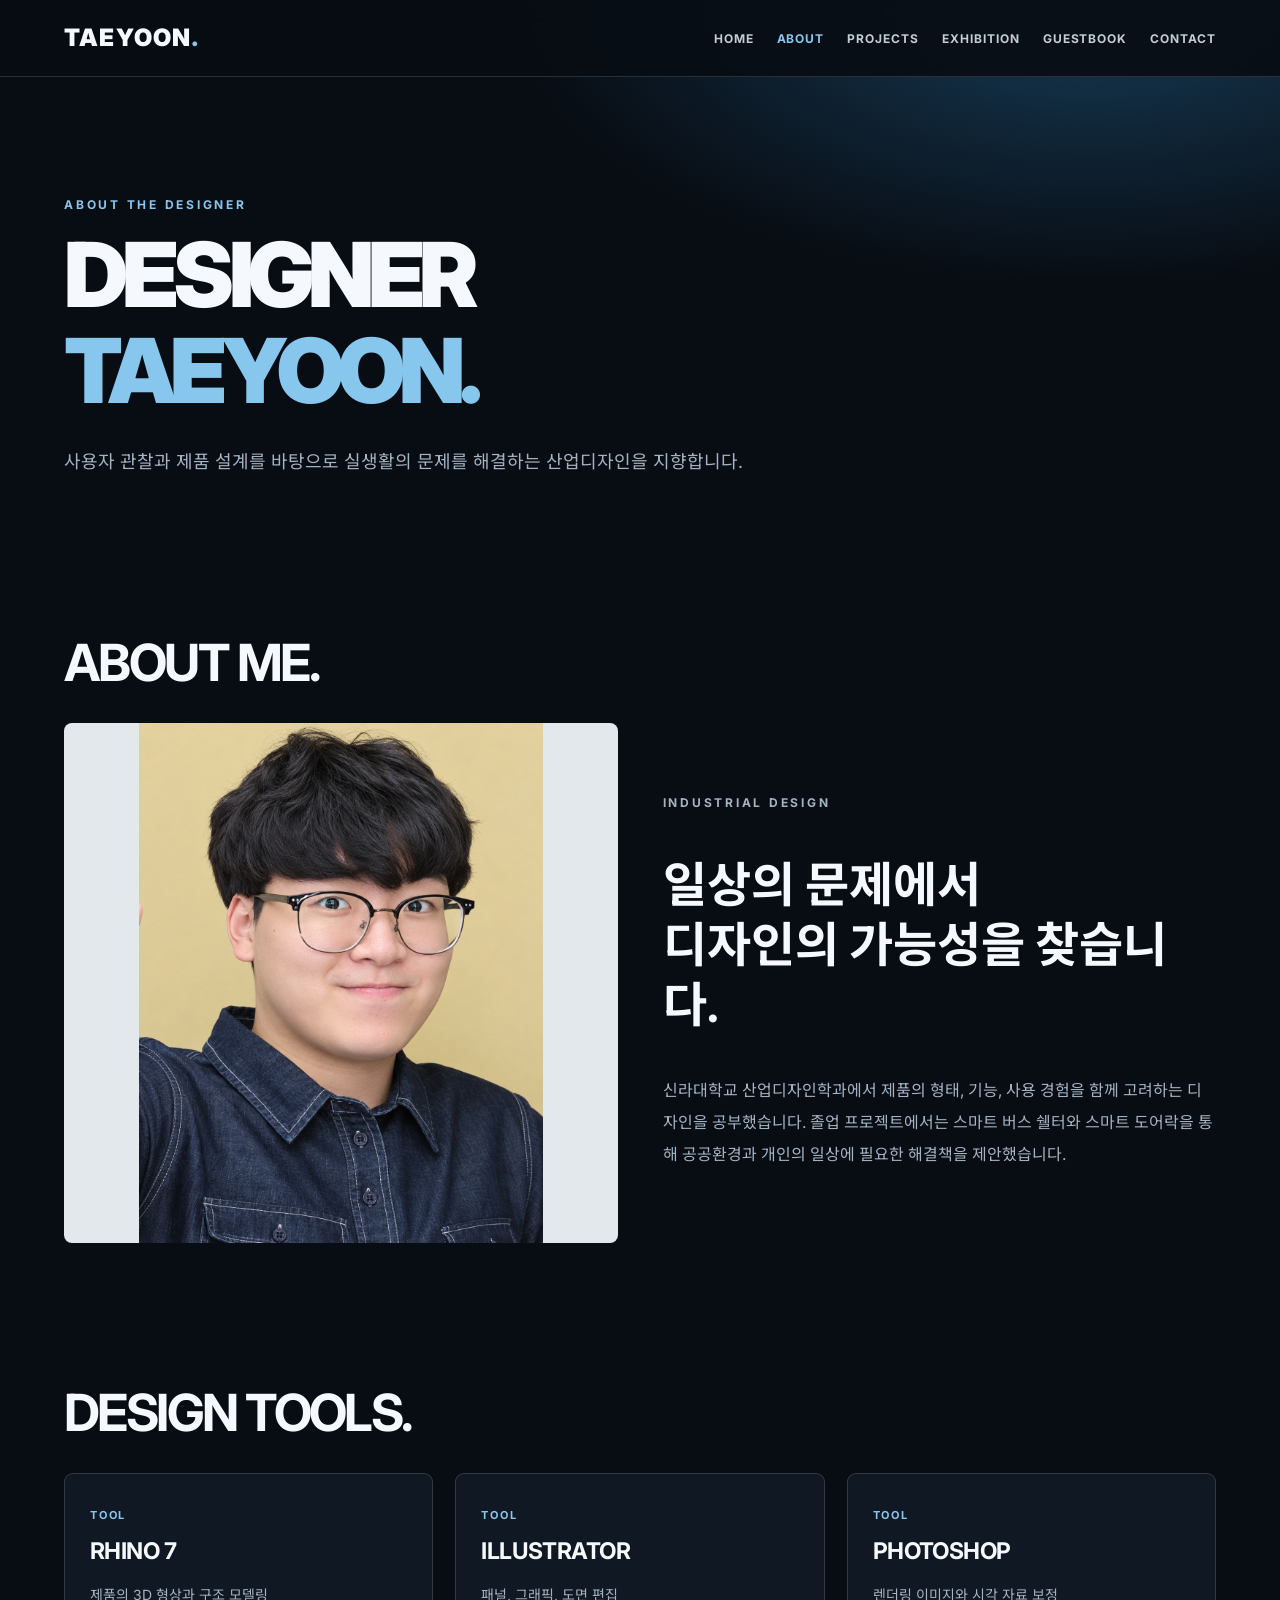
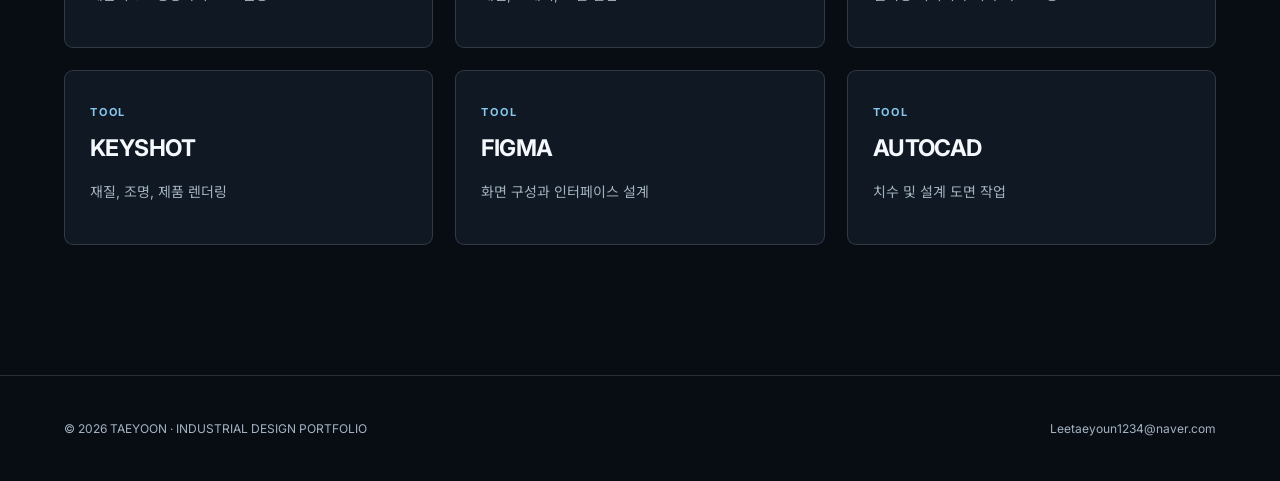
==== about.html @ 5a290714 "Add files via upload" ====
<!DOCTYPE html><html lang="ko"><head><meta charset="UTF-8"><meta name="viewport" content="width=device-width, initial-scale=1.0"><meta name="description" content="이태윤 산업디자인 포트폴리오 - ABOUT"><title>ABOUT | TAEYOON PORTFOLIO</title><link rel="stylesheet" href="style.css"><script src="script.js" defer></script></head><body><header class="site-header"><nav class="nav wrap" aria-label="주 메뉴"><a class="brand" href="index.html">TAEYOON<span>.</span></a><button class="menu-toggle" type="button" aria-expanded="false" aria-label="메뉴 열기" aria-controls="main-nav">☰ MENU</button><div class="nav-links" id="main-nav"><a href="index.html" >HOME</a><a href="about.html" aria-current=page>ABOUT</a><a href="projects.html" >PROJECTS</a><a href="exhibition.html" >EXHIBITION</a><a href="guestbook.html">GUESTBOOK</a><a href="contact.html" >CONTACT</a></div></nav></header><main><section class="hero wrap"><p class="eyebrow">ABOUT THE DESIGNER</p><h1>DESIGNER<br><em>TAEYOON.</em></h1><p class="lead">사용자 관찰과 제품 설계를 바탕으로 실생활의 문제를 해결하는 산업디자인을 지향합니다.</p></section><section class="section wrap"><div class="section-head"><h2>ABOUT ME.</h2></div><div class="feature"><img src="images/profile.png" alt="디자이너 프로필 사진"><div><p class="eyebrow">INDUSTRIAL DESIGN</p><h2>일상의 문제에서<br>디자인의 가능성을 찾습니다.</h2><p>신라대학교 산업디자인학과에서 제품의 형태, 기능, 사용 경험을 함께 고려하는 디자인을 공부했습니다. 졸업 프로젝트에서는 스마트 버스 쉘터와 스마트 도어락을 통해 공공환경과 개인의 일상에 필요한 해결책을 제안했습니다.</p></div></div></section><section class="section wrap"><div class="section-head"><h2>DESIGN TOOLS.</h2></div><div class="grid-3"><article class="card"><div class="card-body"><span class="tag">TOOL</span><h3>RHINO 7</h3><p>제품의 3D 형상과 구조 모델링</p></div></article><article class="card"><div class="card-body"><span class="tag">TOOL</span><h3>ILLUSTRATOR</h3><p>패널, 그래픽, 도면 편집</p></div></article><article class="card"><div class="card-body"><span class="tag">TOOL</span><h3>PHOTOSHOP</h3><p>렌더링 이미지와 시각 자료 보정</p></div></article><article class="card"><div class="card-body"><span class="tag">TOOL</span><h3>KEYSHOT</h3><p>재질, 조명, 제품 렌더링</p></div></article><article class="card"><div class="card-body"><span class="tag">TOOL</span><h3>FIGMA</h3><p>화면 구성과 인터페이스 설계</p></div></article><article class="card"><div class="card-body"><span class="tag">TOOL</span><h3>AUTOCAD</h3><p>치수 및 설계 도면 작업</p></div></article></div></section></main><footer class="footer"><div class="footer-inner wrap"><p>© 2026 TAEYOON · INDUSTRIAL DESIGN PORTFOLIO</p><p><a href="mailto:Leetaeyoun1234@naver.com">Leetaeyoun1234@naver.com</a></p></div></footer></body></html>
---- style.css ----
@import url('https://fonts.googleapis.com/css2?family=Inter:wght@400;500;600;700;800;900&family=Noto+Sans+KR:wght@400;500;600;700&display=swap');
:root{--bg:#080d14;--panel:#101923;--panel2:#162431;--text:#f5f8fc;--muted:#a4b3c2;--blue:#87c7ee;--line:rgba(255,255,255,.14)}*{box-sizing:border-box}html{scroll-behavior:smooth}body{margin:0;background:radial-gradient(ellipse 60% 18% at 85% 0%,#163b56 0%,transparent 75%),var(--bg);color:var(--text);font-family:Inter,'Noto Sans KR',sans-serif;line-height:1.75}a{color:inherit;text-decoration:none}img{max-width:100%;display:block}.wrap{width:min(90%,1200px);margin:auto}.site-header{position:sticky;top:0;z-index:20;background:#080d14ee;border-bottom:1px solid var(--line);backdrop-filter:blur(12px)}.nav{min-height:76px;display:flex;align-items:center;justify-content:space-between;gap:20px}.brand{font-weight:900;font-size:24px;letter-spacing:.05em}.brand span,.eyebrow,.tag,.link{color:var(--blue)}.nav-links{display:flex;align-items:center;gap:23px}.nav-links a{font-size:12px;letter-spacing:.08em;font-weight:700;color:#c3cdd8}.nav-links a:hover,.nav-links a[aria-current=page]{color:var(--blue)}.menu-toggle{display:none;background:transparent;color:white;border:1px solid var(--line);border-radius:5px;padding:8px 12px;font:inherit}.hero{padding:105px 0 65px}.eyebrow{font-size:12px;letter-spacing:.23em;font-weight:700}.hero h1{font-size:clamp(43px,7vw,92px);letter-spacing:-.065em;line-height:1.07;margin:12px 0 25px;font-weight:900}.hero h1 em{font-style:normal;color:var(--blue)}.lead{font-size:clamp(15px,1.6vw,18px);color:var(--muted);max-width:780px;line-height:2}.section{padding:70px 0}.section-head{display:flex;justify-content:space-between;gap:22px;align-items:end;margin-bottom:30px}.section-head h2{font-size:clamp(29px,4vw,52px);line-height:1.17;letter-spacing:-.05em;margin:0}.section-head p{color:var(--muted);font-size:13px}.grid-2{display:grid;grid-template-columns:repeat(2,minmax(0,1fr));gap:26px}.grid-3{display:grid;grid-template-columns:repeat(3,minmax(0,1fr));gap:22px}.card{background:var(--panel);border:1px solid var(--line);border-radius:9px;overflow:hidden}.card-body{padding:25px}.card h3{font-size:23px;letter-spacing:-.025em;line-height:1.35;margin:9px 0}.card p,.prose{color:var(--muted);font-size:14px;line-height:1.95}.card-image{aspect-ratio:16/10;object-fit:cover;width:100%;background:var(--panel2)}.card-image.contain{object-fit:contain;background:#dfe5ea}.tag{font-size:11px;letter-spacing:.16em;font-weight:700}.button{display:inline-flex;align-items:center;justify-content:center;min-height:47px;border:1px solid var(--blue);padding:0 22px;border-radius:4px;font-size:12px;font-weight:700;letter-spacing:.06em;transition:.2s}.button:hover{background:var(--blue);color:#08121c;transform:translateY(-2px)}.button.primary{background:var(--blue);color:#08121c}.actions{display:flex;flex-wrap:wrap;gap:12px;margin-top:26px}.feature{display:grid;grid-template-columns:1fr 1fr;gap:45px;align-items:center}.feature img{width:100%;border-radius:8px;max-height:520px;object-fit:contain;background:#e2e8ec}.feature h2{font-size:clamp(28px,4vw,48px);line-height:1.25}.feature p{color:var(--muted);line-height:2}.divider{height:1px;background:var(--line);margin:30px 0}.media{margin:0}.media img{width:100%;max-height:610px;object-fit:contain;background:#dce3e8;border-radius:7px}.media figcaption{padding:14px 3px 0;color:var(--muted);font-size:13px;line-height:1.85}.media strong{color:var(--text)}.placeholder{border:1px dashed #668099;border-radius:8px;background:linear-gradient(135deg,#132230,#0b121b);min-height:230px;padding:30px;display:flex;flex-direction:column;justify-content:center;gap:8px}.placeholder strong{font-size:18px}.placeholder small{color:var(--blue);overflow-wrap:anywhere}.placeholder p{color:var(--muted);font-size:13px;margin:0}.timeline{display:grid;gap:15px}.step{display:grid;grid-template-columns:80px 1fr;gap:22px;padding:23px;border:1px solid var(--line);border-radius:7px;background:var(--panel)}.step b{color:var(--blue)}.step h3{margin:0 0 8px}.step p{color:var(--muted);margin:0}.footer{border-top:1px solid var(--line);margin-top:60px}.footer-inner{display:flex;justify-content:space-between;flex-wrap:wrap;gap:15px;padding:30px 0;color:var(--muted);font-size:12px}.note{padding:20px;border-left:3px solid var(--blue);background:var(--panel);color:var(--muted);font-size:13px}.project-meta{display:flex;gap:12px;flex-wrap:wrap;margin-top:22px}.project-meta span{border:1px solid var(--line);padding:8px 14px;border-radius:40px;font-size:12px;color:var(--muted)}.contact-link{font-size:clamp(19px,3vw,33px);color:var(--blue);overflow-wrap:anywhere}.img-fallback{background:#142330;color:#b9d5e7;min-height:180px;display:flex;align-items:center;justify-content:center;text-align:center;padding:25px;font-size:13px}.footer a:hover{color:var(--blue)}@media(max-width:850px){.menu-toggle{display:block}.nav-links{display:none;position:absolute;left:0;right:0;top:76px;background:#101923;padding:20px 5%;flex-direction:column;align-items:stretch;border-bottom:1px solid var(--line)}.nav-links.open{display:flex}.grid-3{grid-template-columns:repeat(2,minmax(0,1fr))}.feature{grid-template-columns:1fr}.hero{padding:75px 0 35px}}@media(max-width:580px){.grid-2,.grid-3{grid-template-columns:1fr}.section{padding:48px 0}.section-head{display:block}.hero{padding-top:55px}.hero h1{overflow-wrap:anywhere}.card-body{padding:20px}.step{grid-template-columns:1fr;gap:8px}.feature{gap:18px}.footer-inner{display:block}.footer-inner p{margin:6px 0}}@media(prefers-reduced-motion:reduce){html{scroll-behavior:auto}*{transition:none!important}}
/* Guestbook integration */
.guest-cta{display:flex;align-items:center;justify-content:space-between;gap:25px;padding:32px;background:linear-gradient(115deg,#132434,#101923);border:1px solid var(--line);border-radius:10px}.guest-cta h2{font-size:clamp(23px,3vw,36px);margin:6px 0}.guest-cta p{color:var(--muted);max-width:600px}.guest-cta .button{flex-shrink:0}.guest-layout{display:grid;grid-template-columns:minmax(0,420px) minmax(0,1fr);gap:30px;align-items:start}.guest-panel{background:var(--panel);border:1px solid var(--line);border-radius:10px;padding:26px}.guest-panel h2{margin:0 0 10px;font-size:25px}.guest-panel p,.guest-note{color:var(--muted);font-size:13px}.guest-form{display:grid;gap:15px;margin-top:22px}.guest-form label{display:grid;gap:7px;font-size:13px;font-weight:700}.guest-form input,.guest-form textarea,.reply-editor textarea{width:100%;background:#0a121c;border:1px solid #40566a;border-radius:5px;color:var(--text);font:inherit;font-size:14px;padding:12px;outline:none}.guest-form input:focus,.guest-form textarea:focus,.reply-editor textarea:focus{border-color:var(--blue)}.guest-form textarea,.reply-editor textarea{min-height:120px;resize:vertical}.guest-form .button{cursor:pointer}.guest-form .button:disabled,.reply-editor button:disabled{opacity:.55;cursor:wait}.guest-status{font-size:13px;min-height:22px;color:var(--blue)}.guest-feed{display:grid;gap:16px}.guest-entry{border:1px solid var(--line);background:var(--panel);border-radius:9px;padding:22px;overflow-wrap:anywhere}.guest-entry-head{display:flex;align-items:center;justify-content:space-between;gap:10px}.guest-entry-head strong{font-size:15px}.guest-entry time{color:var(--muted);font-size:11px}.guest-entry .message{white-space:pre-wrap;line-height:1.85;font-size:14px;margin:14px 0}.guest-reply{border-left:2px solid var(--blue);background:#152433;padding:14px;margin-top:15px;border-radius:0 5px 5px 0}.guest-reply strong{color:var(--blue);font-size:12px}.guest-reply p{white-space:pre-wrap;margin:7px 0 0;font-size:13px}.reply-editor{margin-top:14px;display:grid;gap:10px}.reply-editor textarea{min-height:85px}.admin-actions{display:flex;gap:8px;flex-wrap:wrap;margin-top:12px}.small-button{background:transparent;border:1px solid #6d879d;border-radius:4px;color:var(--text);padding:7px 12px;cursor:pointer;font:inherit;font-size:12px}.small-button:hover{border-color:var(--blue);color:var(--blue)}.guest-topline{display:flex;justify-content:space-between;align-items:center;gap:12px;margin-bottom:18px}.guest-topline h2{margin:0;font-size:26px}.admin-panel{margin-top:24px;border-top:1px solid var(--line);padding-top:18px}.admin-panel button{margin-top:10px}.admin-panel input{width:100%;background:#0a121c;border:1px solid #40566a;border-radius:5px;color:white;padding:11px;margin-top:8px}.admin-panel[hidden],.reply-editor[hidden]{display:none}.empty-feed{color:var(--muted);border:1px dashed var(--line);border-radius:8px;padding:28px}.privacy-tip{margin-top:16px;padding:13px;border-left:2px solid var(--blue);color:var(--muted);font-size:12px;background:#14202c}@media(max-width:900px){.guest-layout{grid-template-columns:1fr}.guest-cta{flex-direction:column;align-items:flex-start}}

/* Owner access, shared guestbook UI */
.owner-access{border-top:1px solid var(--line);margin-top:12px;padding-top:18px}.owner-access summary{cursor:pointer;color:var(--blue);font-size:12px;font-weight:700;letter-spacing:.13em}.owner-access summary:hover{text-decoration:underline}.owner-access[open] summary{margin-bottom:15px}.owner-access p{color:var(--muted);font-size:13px}.owner-access input{min-width:0}
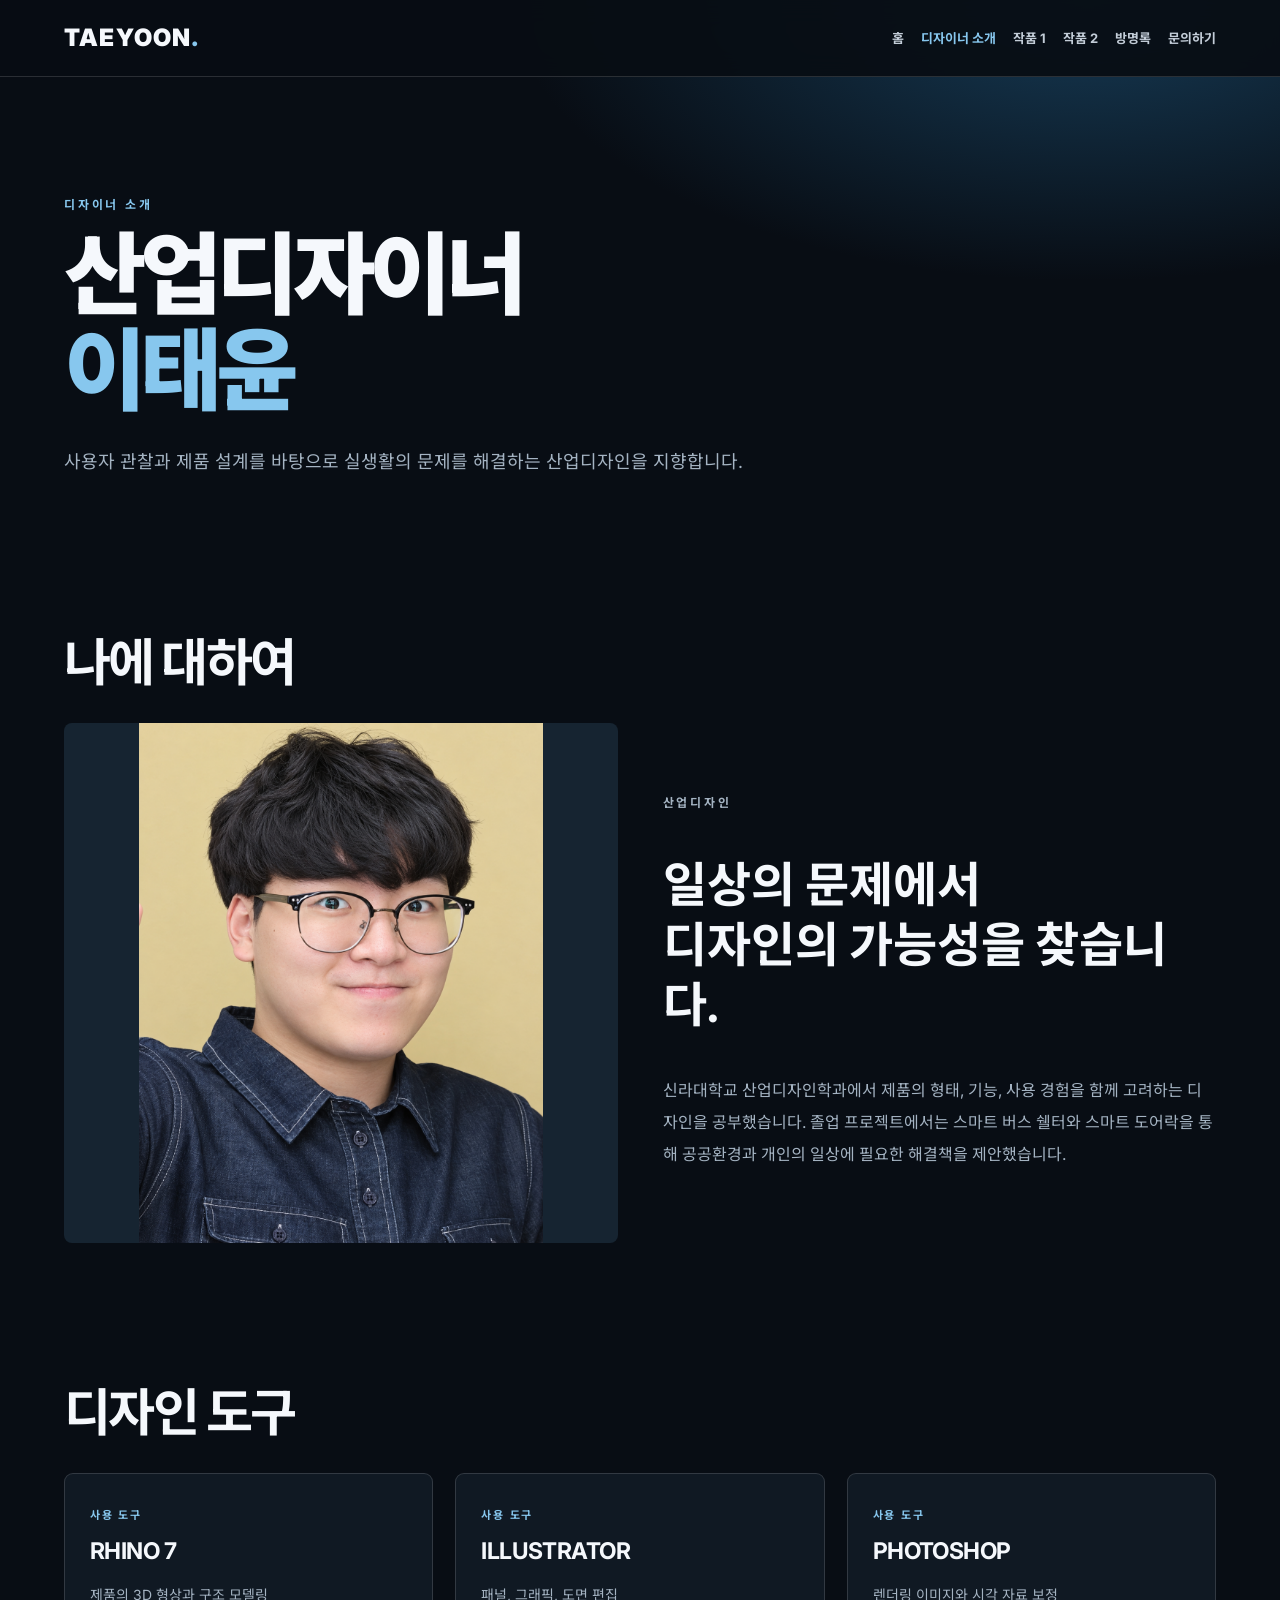
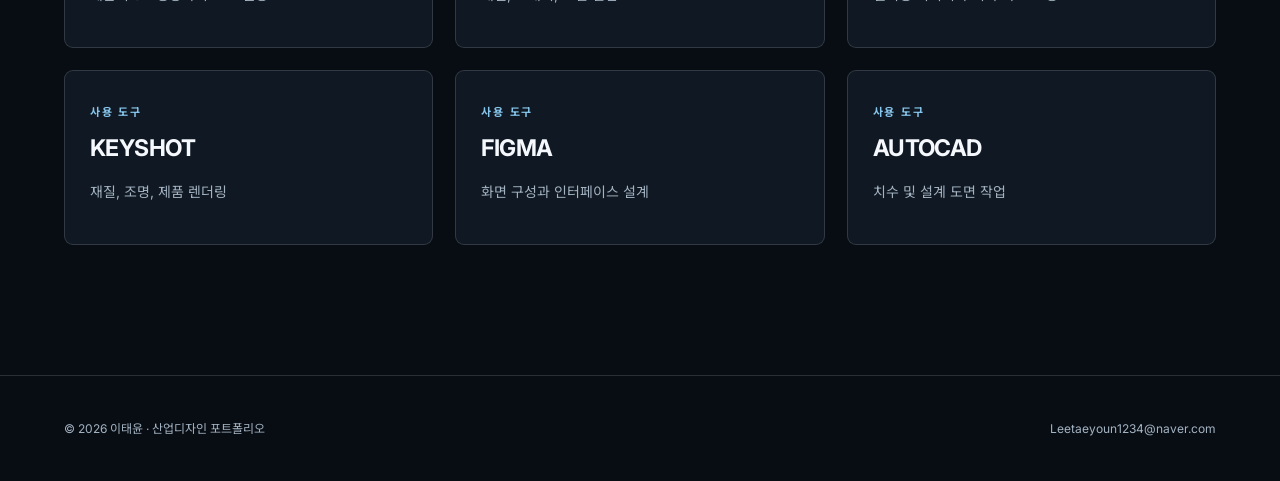
==== commit a35f014b: "Add files via upload" ====
--- a/about.html
+++ b/about.html
@@ -1 +1,3 @@
-<!DOCTYPE html><html lang="ko"><head><meta charset="UTF-8"><meta name="viewport" content="width=device-width, initial-scale=1.0"><meta name="description" content="이태윤 산업디자인 포트폴리오 - ABOUT"><title>ABOUT | TAEYOON PORTFOLIO</title><link rel="stylesheet" href="style.css"><script src="script.js" defer></script></head><body><header class="site-header"><nav class="nav wrap" aria-label="주 메뉴"><a class="brand" href="index.html">TAEYOON<span>.</span></a><button class="menu-toggle" type="button" aria-expanded="false" aria-label="메뉴 열기" aria-controls="main-nav">☰ MENU</button><div class="nav-links" id="main-nav"><a href="index.html" >HOME</a><a href="about.html" aria-current=page>ABOUT</a><a href="projects.html" >PROJECTS</a><a href="exhibition.html" >EXHIBITION</a><a href="guestbook.html">GUESTBOOK</a><a href="contact.html" >CONTACT</a></div></nav></header><main><section class="hero wrap"><p class="eyebrow">ABOUT THE DESIGNER</p><h1>DESIGNER<br><em>TAEYOON.</em></h1><p class="lead">사용자 관찰과 제품 설계를 바탕으로 실생활의 문제를 해결하는 산업디자인을 지향합니다.</p></section><section class="section wrap"><div class="section-head"><h2>ABOUT ME.</h2></div><div class="feature"><img src="images/profile.png" alt="디자이너 프로필 사진"><div><p class="eyebrow">INDUSTRIAL DESIGN</p><h2>일상의 문제에서<br>디자인의 가능성을 찾습니다.</h2><p>신라대학교 산업디자인학과에서 제품의 형태, 기능, 사용 경험을 함께 고려하는 디자인을 공부했습니다. 졸업 프로젝트에서는 스마트 버스 쉘터와 스마트 도어락을 통해 공공환경과 개인의 일상에 필요한 해결책을 제안했습니다.</p></div></div></section><section class="section wrap"><div class="section-head"><h2>DESIGN TOOLS.</h2></div><div class="grid-3"><article class="card"><div class="card-body"><span class="tag">TOOL</span><h3>RHINO 7</h3><p>제품의 3D 형상과 구조 모델링</p></div></article><article class="card"><div class="card-body"><span class="tag">TOOL</span><h3>ILLUSTRATOR</h3><p>패널, 그래픽, 도면 편집</p></div></article><article class="card"><div class="card-body"><span class="tag">TOOL</span><h3>PHOTOSHOP</h3><p>렌더링 이미지와 시각 자료 보정</p></div></article><article class="card"><div class="card-body"><span class="tag">TOOL</span><h3>KEYSHOT</h3><p>재질, 조명, 제품 렌더링</p></div></article><article class="card"><div class="card-body"><span class="tag">TOOL</span><h3>FIGMA</h3><p>화면 구성과 인터페이스 설계</p></div></article><article class="card"><div class="card-body"><span class="tag">TOOL</span><h3>AUTOCAD</h3><p>치수 및 설계 도면 작업</p></div></article></div></section></main><footer class="footer"><div class="footer-inner wrap"><p>© 2026 TAEYOON · INDUSTRIAL DESIGN PORTFOLIO</p><p><a href="mailto:Leetaeyoun1234@naver.com">Leetaeyoun1234@naver.com</a></p></div></footer></body></html>+<!DOCTYPE html>
+
+<html lang="ko"><head><meta charset="utf-8"/><meta content="width=device-width, initial-scale=1.0" name="viewport"/><meta content="이태윤 산업디자인 포트폴리오 - ABOUT" name="description"/><title>디자이너 소개 | 이태윤 포트폴리오</title><link href="style.css" rel="stylesheet"/><script defer="" src="script.js"></script></head><body><header class="site-header"><nav aria-label="주 메뉴" class="nav wrap"><a class="brand" href="index.html">TAEYOON<span>.</span></a><button aria-controls="main-nav" aria-expanded="false" aria-label="메뉴 열기" class="menu-toggle" type="button">☰ 메뉴</button><div class="nav-links" id="main-nav"><a href="index.html">홈</a><a aria-current="page" href="about.html">디자이너 소개</a><a href="bus-shelter.html">작품 1</a><a href="door-lock.html">작품 2</a><a href="guestbook.html">방명록</a><a href="contact.html">문의하기</a></div></nav></header><main><section class="hero wrap"><p class="eyebrow">디자이너 소개</p><h1>산업디자이너<br/><em>이태윤</em></h1><p class="lead">사용자 관찰과 제품 설계를 바탕으로 실생활의 문제를 해결하는 산업디자인을 지향합니다.</p></section><section class="section wrap"><div class="section-head"><h2>나에 대하여</h2></div><div class="feature"><img alt="디자이너 프로필 사진" src="images/profile.png"/><div><p class="eyebrow">산업디자인</p><h2>일상의 문제에서<br/>디자인의 가능성을 찾습니다.</h2><p>신라대학교 산업디자인학과에서 제품의 형태, 기능, 사용 경험을 함께 고려하는 디자인을 공부했습니다. 졸업 프로젝트에서는 스마트 버스 쉘터와 스마트 도어락을 통해 공공환경과 개인의 일상에 필요한 해결책을 제안했습니다.</p></div></div></section><section class="section wrap"><div class="section-head"><h2>디자인 도구</h2></div><div class="grid-3"><article class="card"><div class="card-body"><span class="tag">사용 도구</span><h3>RHINO 7</h3><p>제품의 3D 형상과 구조 모델링</p></div></article><article class="card"><div class="card-body"><span class="tag">사용 도구</span><h3>ILLUSTRATOR</h3><p>패널, 그래픽, 도면 편집</p></div></article><article class="card"><div class="card-body"><span class="tag">사용 도구</span><h3>PHOTOSHOP</h3><p>렌더링 이미지와 시각 자료 보정</p></div></article><article class="card"><div class="card-body"><span class="tag">사용 도구</span><h3>KEYSHOT</h3><p>재질, 조명, 제품 렌더링</p></div></article><article class="card"><div class="card-body"><span class="tag">사용 도구</span><h3>FIGMA</h3><p>화면 구성과 인터페이스 설계</p></div></article><article class="card"><div class="card-body"><span class="tag">사용 도구</span><h3>AUTOCAD</h3><p>치수 및 설계 도면 작업</p></div></article></div></section></main><footer class="footer"><div class="footer-inner wrap"><p>© 2026 이태윤 · 산업디자인 포트폴리오</p><p><a href="mailto:Leetaeyoun1234@naver.com">Leetaeyoun1234@naver.com</a></p></div></footer></body></html>
--- a/style.css
+++ b/style.css
@@ -5,3 +5,24 @@
 
 /* Owner access, shared guestbook UI */
 .owner-access{border-top:1px solid var(--line);margin-top:12px;padding-top:18px}.owner-access summary{cursor:pointer;color:var(--blue);font-size:12px;font-weight:700;letter-spacing:.13em}.owner-access summary:hover{text-decoration:underline}.owner-access[open] summary{margin-bottom:15px}.owner-access p{color:var(--muted);font-size:13px}.owner-access input{min-width:0}
+
+/* 한국어 포트폴리오 보완 */
+.card-image.contain,.media img,.feature img{background:#162431}
+.hero h1{word-break:keep-all}
+.nav-links{gap:17px}.nav-links a{font-size:13px;letter-spacing:0;white-space:nowrap}
+@media(min-width:851px) and (max-width:1050px){.nav-links{gap:10px}.brand{font-size:20px}}
+
+/* 판넬 기반 프로젝트 상세 페이지 */
+.editorial-hero{padding-bottom:42px}.editorial-hero h1{font-size:clamp(39px,6.2vw,78px);letter-spacing:-.055em}.hero-art .media img{max-height:none;aspect-ratio:16/9;object-fit:cover;object-position:center;background:#0e1722}.editorial-section{border-top:1px solid var(--line)}.editorial-section .section-head h2{font-size:clamp(27px,3.5vw,43px)}.editorial-section .section-intro{color:var(--muted);max-width:850px;font-size:16px;line-height:2;margin-bottom:25px}.editorial-copy h3{font-size:clamp(23px,2.8vw,34px);line-height:1.4;margin:0 0 18px}.editorial-copy p{color:var(--muted);line-height:2.1}.editorial-media img{max-height:none;width:100%;height:auto;object-fit:contain;background:#111a24}.editorial-feature{align-items:center}.editorial-cards .card{min-height:190px}.editorial-section>.media{max-width:1100px}.editorial-section>.media img{max-height:none}.editorial-section>.actions{margin-top:24px}@media(max-width:700px){.hero-art .media img{aspect-ratio:4/3}.editorial-hero h1{font-size:clamp(36px,8vw,52px)}}
+
+/* 2026 / Editorial case-study redesign */
+.case-study{overflow:hidden}.case-intro{padding:100px 0 64px}.case-intro h1{font-size:clamp(44px,7vw,91px);line-height:1.16;letter-spacing:-.06em;margin:18px 0 26px}.case-intro h1 em,.product-hero-copy em{font-style:normal;color:var(--blue)}.case-intro .lead{max-width:780px}.case-wide{position:relative;background:#0c1824}.case-wide>img{width:100%;height:clamp(320px,49vw,690px);object-fit:cover;object-position:center}.case-wide:after{content:"";position:absolute;inset:40% 0 0;background:linear-gradient(transparent,rgba(4,11,18,.85));pointer-events:none}.case-wide-caption{position:absolute;bottom:32px;left:0;right:0;z-index:1;display:grid;gap:4px}.case-wide-caption span,.case-no{font-size:12px;color:var(--blue);font-weight:800;letter-spacing:.12em}.case-wide-caption strong{font-size:clamp(18px,3vw,32px)}.case-section{padding:110px 0;border-bottom:1px solid var(--line)}.case-heading{margin-bottom:42px;max-width:900px}.case-heading h2{font-size:clamp(31px,4.2vw,57px);line-height:1.24;letter-spacing:-.05em;margin:14px 0 18px}.case-heading p{font-size:16px;color:var(--muted);max-width:700px}.case-two{display:grid;grid-template-columns:1fr 1fr;gap:clamp(24px,5vw,75px);align-items:center}.case-prose{font-size:16px;line-height:2.05;color:var(--muted)}.case-prose strong{color:var(--text)}.case-prose h3{font-size:27px;color:var(--text);line-height:1.4}.mini-facts{margin-top:34px;display:grid;gap:10px}.mini-facts div{display:flex;align-items:baseline;gap:18px;border-top:1px solid var(--line);padding:12px 0}.mini-facts b{color:var(--blue);min-width:54px}.mini-facts span{font-size:13px}.visual-frame{margin:0;background:#13202c;border:1px solid var(--line);border-radius:12px;overflow:hidden}.visual-frame img{display:block;width:100%;height:auto;object-fit:contain;background:#e7ebee}.visual-frame figcaption{padding:14px 19px;color:var(--muted);font-size:12px;line-height:1.6}.map-frame img{max-height:390px;object-fit:contain}.visual-duo{display:grid;grid-template-columns:1.3fr 1fr;gap:30px;align-items:stretch}.visual-duo .visual-frame img{height:100%;max-height:490px;object-fit:cover}.visual-duo .visual-frame{display:flex;flex-direction:column}.visual-duo .visual-frame img{flex:1;min-height:0}.design-notes{display:grid;align-content:center;gap:20px}.design-notes>div{padding:18px 0;border-bottom:1px solid var(--line)}.design-notes span,.ux-stage-copy span{color:var(--blue);font-size:12px;font-weight:800}.design-notes h3{font-size:22px;margin:6px 0}.design-notes p{font-size:14px;color:var(--muted);line-height:1.85;margin:0}.drawing-frame{margin-bottom:34px}.drawing-frame img{max-height:370px;object-fit:contain}.lower-gap{margin-top:20px}.view-pair{grid-template-columns:1fr 1fr}.view-pair .visual-frame img{height:290px;object-fit:cover}.case-end{text-align:center;padding:105px 0 120px}.case-end span{color:var(--blue);font-size:12px;letter-spacing:.16em}.case-end h2{font-size:clamp(32px,5vw,65px);line-height:1.25;letter-spacing:-.05em}.product-hero-band{background:linear-gradient(115deg,#111c29,#1b303f)}.product-hero-grid{display:grid;grid-template-columns:.9fr 1.1fr;align-items:center;min-height:500px;gap:35px}.product-hero-grid>img{height:500px;width:100%;object-fit:cover;object-position:center}.product-hero-copy h2{font-size:clamp(35px,5vw,66px);line-height:1.2;letter-spacing:-.05em}.product-hero-copy p:last-child{color:var(--muted);max-width:380px}.concept-pair{display:grid;grid-template-columns:1fr 1fr;gap:14px}.concept-pair img{height:260px;object-fit:cover}.concept-pair figcaption{text-align:center}.product-spotlight{display:grid;grid-template-columns:1fr 1fr;gap:50px;align-items:center;margin-bottom:55px}.product-spotlight figure{margin:0;min-height:520px;display:grid;place-items:center;background:linear-gradient(130deg,#1b2936,#0c131d);border-radius:14px}.product-spotlight img{max-width:70%;max-height:500px;object-fit:contain}.ux-flow{display:grid;gap:20px}.ux-stage{display:grid;grid-template-columns:270px minmax(0,1fr);gap:25px;align-items:center;background:#101923;border:1px solid var(--line);border-radius:12px;padding:26px}.ux-stage>img{width:100%;max-height:260px;object-fit:contain;border-radius:8px;background:#353535}.ux-stage-copy h3{font-size:23px;margin:10px 0}.ux-stage-copy p{color:var(--muted);font-size:14px;line-height:1.8}.ux-last{display:grid;grid-template-columns:1fr 1fr;gap:12px}.ux-last img{width:100%;height:240px;object-fit:contain;background:#353535;border-radius:8px}@media(max-width:850px){.case-intro{padding:65px 0 40px}.case-section{padding:65px 0}.case-two,.visual-duo,.product-spotlight,.product-hero-grid{grid-template-columns:1fr}.product-hero-grid>img{height:340px}.product-spotlight figure{min-height:350px}.product-spotlight img{max-height:330px}.ux-stage{grid-template-columns:1fr}.view-pair .visual-frame img{height:230px}}@media(max-width:540px){.concept-pair{gap:8px}.concept-pair img{height:180px}.ux-last img{height:160px}.case-wide-caption{bottom:18px}.case-intro h1{font-size:42px}}
+
+/* Bus shelter: image-first editorial case study */
+.bus-hero{max-height:650px;overflow:hidden}.bus-hero>img{width:100%;height:650px;object-fit:cover;object-position:center top}.bus-feature-image img{width:100%;max-height:650px;object-fit:contain;background:#e8edf2}.bus-notes{display:grid;grid-template-columns:repeat(3,minmax(0,1fr));gap:20px;margin-top:28px}.bus-notes>div{padding:24px;border:1px solid var(--line);background:var(--panel);border-radius:8px}.bus-gallery{display:grid;grid-template-columns:1fr 1fr;gap:22px;margin-top:28px}.bus-gallery img{height:360px;object-fit:contain;background:#e8edf2}.bus-detail-image img{max-height:590px;object-fit:contain;background:#e8edf2}.bus-drawings{display:grid;grid-template-columns:1fr 1fr;gap:22px}.bus-drawings figure{padding:14px;background:var(--panel);border-radius:8px}.bus-drawings img{width:100%;height:290px;object-fit:contain;background:#fff}.bus-drawings .bus-perspective{grid-column:1/-1}.bus-drawings .bus-perspective img{height:420px}.bus-panel-full img{width:100%;max-height:none;object-fit:contain;background:#fff}.bus-panel-full{max-width:980px;margin:auto}@media(max-width:720px){.bus-hero>img{height:400px}.bus-notes,.bus-gallery,.bus-drawings{grid-template-columns:1fr}.bus-drawings .bus-perspective{grid-column:auto}.bus-drawings img,.bus-drawings .bus-perspective img{height:auto;max-height:360px}.bus-gallery img{height:auto}}
+
+/* 실제 목업 섹션 */
+.mockup-feature{display:grid;grid-template-columns:minmax(0,1.4fr) minmax(260px,.7fr);gap:clamp(20px,4vw,56px);align-items:center;margin-top:34px}.mockup-feature .visual-frame{margin:0}.mockup-feature img{width:100%;height:auto;aspect-ratio:4/3;object-fit:cover;border-radius:6px}.mockup-copy h3{font-size:clamp(24px,3vw,38px);line-height:1.25;margin:12px 0 20px}.mockup-copy p{color:var(--muted);line-height:1.95}.mockup-gallery{display:grid;grid-template-columns:repeat(3,minmax(0,1fr));gap:18px;margin-top:22px}.mockup-gallery .visual-frame{margin:0}.mockup-gallery img{width:100%;aspect-ratio:4/3;object-fit:cover;border-radius:6px}.mockup-gallery figcaption,.mockup-feature figcaption{font-size:13px;line-height:1.7;padding:12px 0;color:var(--muted)}.mockup-gallery figcaption b,.mockup-feature figcaption b{color:var(--text)}@media(max-width:800px){.mockup-feature{grid-template-columns:1fr}.mockup-gallery{grid-template-columns:1fr 1fr}}@media(max-width:520px){.mockup-gallery{grid-template-columns:1fr}}
+
+/* Product design case study: editorial image sequence */
+.door-case .section{border-top:1px solid var(--line)}.door-heading{max-width:840px;margin-bottom:34px}.door-heading>span{font-size:12px;color:var(--blue);font-weight:800;letter-spacing:.13em}.door-heading h2{font-size:clamp(30px,4.2vw,54px);line-height:1.23;letter-spacing:-.05em;margin:12px 0 18px}.door-heading p{color:var(--muted);font-size:15px;line-height:2;max-width:780px}.door-hero-visual figure,.door-visual{margin:0}.door-hero-visual img{width:100%;max-height:640px;object-fit:cover;border-radius:10px}.door-hero-visual figcaption,.door-visual figcaption{font-size:13px;color:var(--muted);line-height:1.75;padding:13px 3px}.door-visual figcaption b{color:var(--text)}.door-visual{min-width:0}.door-visual img{display:block;width:100%;height:100%;max-height:650px;object-fit:contain;border-radius:8px;background:#111b26}.door-visual.dark img{background:#10151e}.door-visual.paper img{background:#e7eaed}.door-pair{display:grid;grid-template-columns:1.12fr .88fr;gap:22px;align-items:stretch}.door-stack{display:grid;grid-template-columns:1fr 1fr;gap:14px;min-width:0}.door-stack .door-visual img{height:360px}.door-pair>.door-visual img{height:600px}.door-quote{border-left:3px solid var(--blue);font-size:clamp(19px,3vw,32px);font-weight:700;letter-spacing:-.04em;padding:25px 28px;background:var(--panel)}.ui-comparison{grid-template-columns:1fr 1fr}.ui-comparison .door-visual img{height:550px}.door-process{display:grid;grid-template-columns:repeat(3,minmax(0,1fr));gap:20px}.door-process .door-visual img{height:560px}.door-ui-feature{display:grid;grid-template-columns:1fr 1fr;gap:35px;align-items:center}.door-ui-feature .door-visual img{max-height:680px}.door-info{display:grid;gap:24px}.door-info>div{padding:20px 0;border-bottom:1px solid var(--line)}.door-info b{color:var(--blue);font-size:17px}.door-info p{color:var(--muted);line-height:1.9}.door-visual.wide img{max-height:520px}.technical{margin-top:25px;grid-template-columns:1.3fr .7fr}.technical .door-visual img{height:470px}.final-panel img{max-height:none;max-width:1050px;margin:auto;background:#e7e7e7}.door-original-panel{margin-top:28px;border:1px solid var(--line);border-radius:8px;padding:20px}.door-original-panel summary{cursor:pointer;color:var(--blue);font-weight:700}.door-original-panel figure{margin-top:18px}@media(max-width:800px){.door-pair,.door-ui-feature,.technical{grid-template-columns:1fr}.door-process{grid-template-columns:1fr}.door-stack{grid-template-columns:1fr 1fr}.door-pair>.door-visual img,.ui-comparison .door-visual img,.door-process .door-visual img,.technical .door-visual img{height:auto;max-height:650px}.door-stack .door-visual img{height:300px}}@media(max-width:520px){.door-stack{grid-template-columns:1fr}.door-stack .door-visual img{height:350px}}
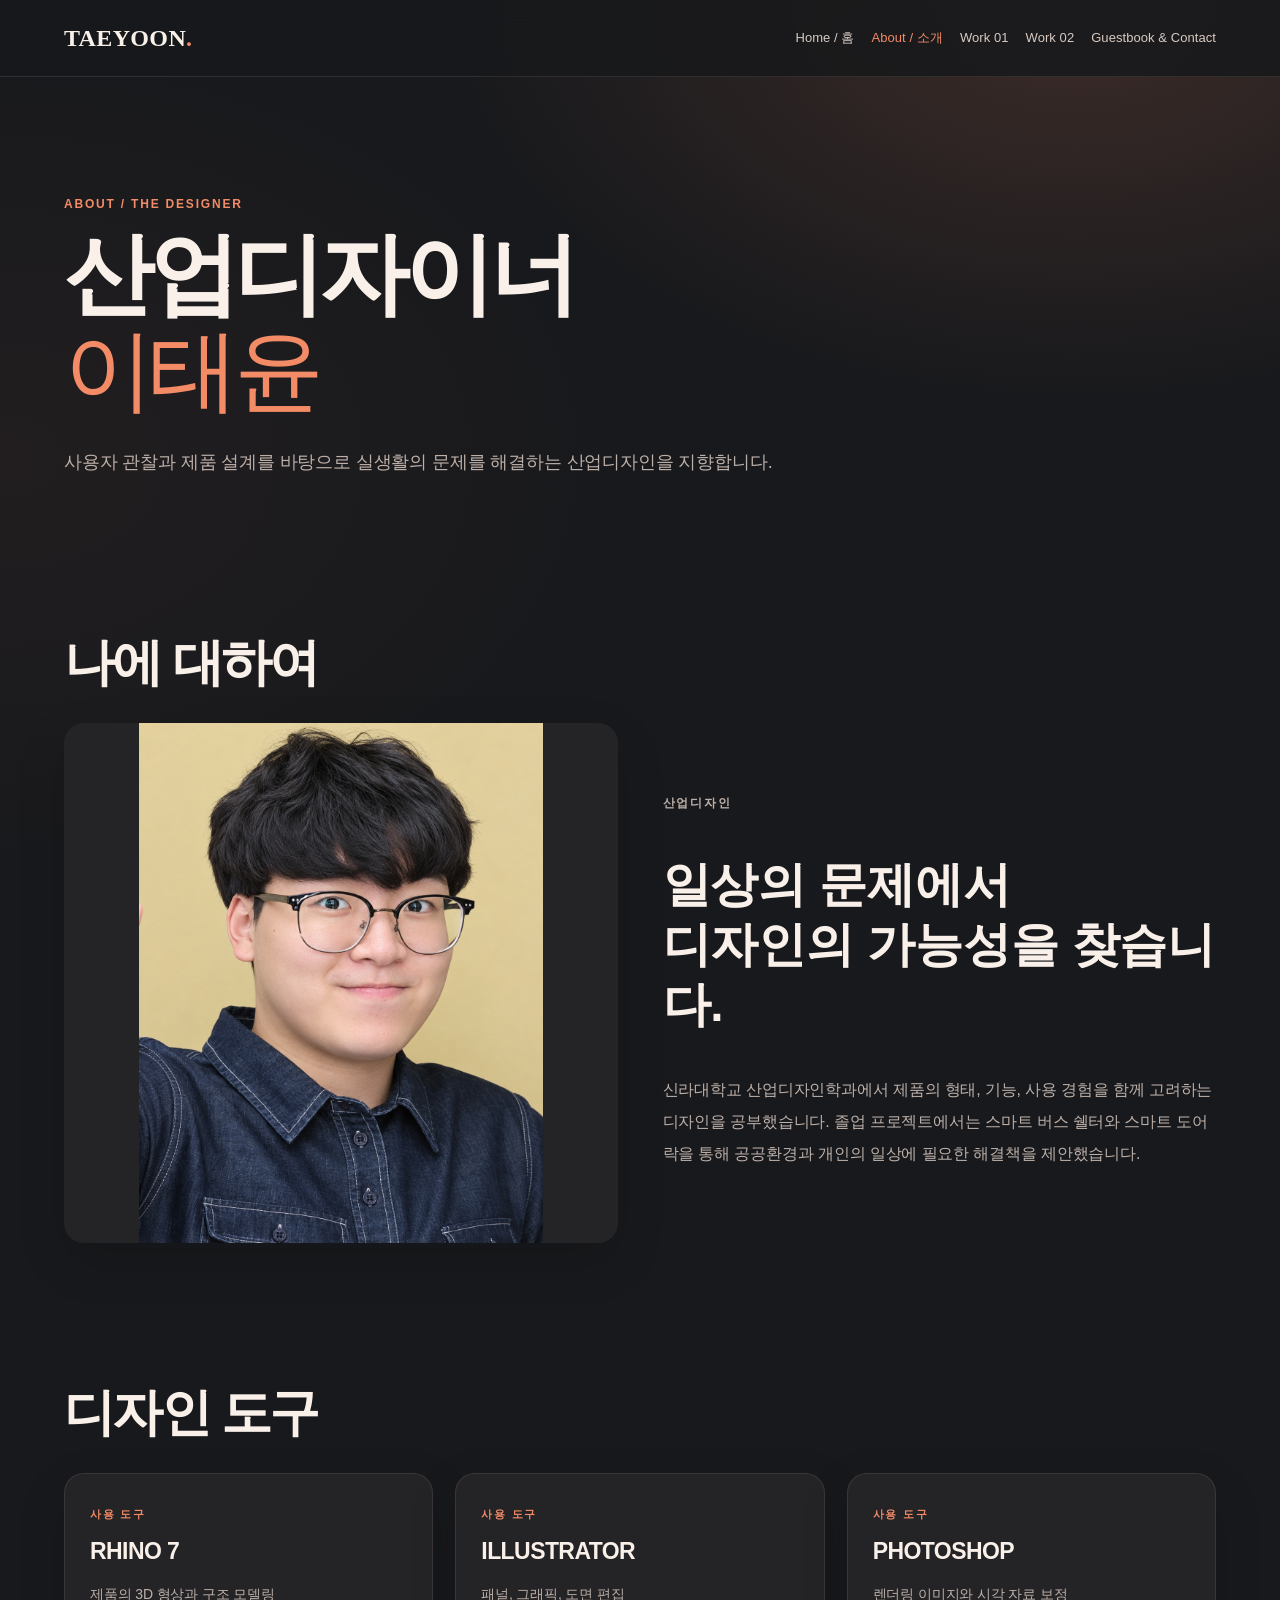
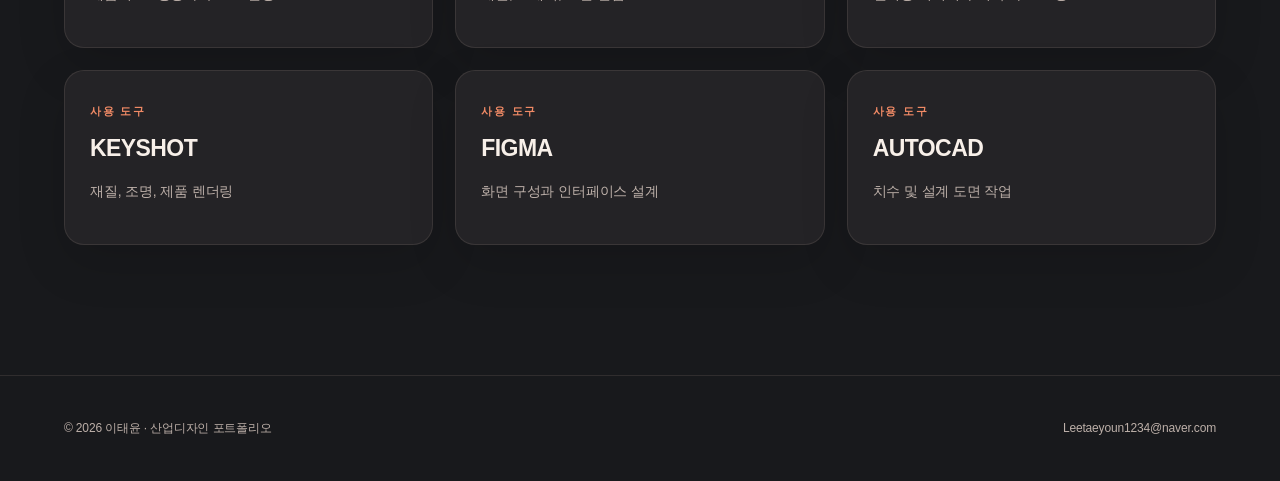
==== commit 3a6ab896: "Add files via upload" ====
--- a/about.html
+++ b/about.html
@@ -1,3 +1,3 @@
 <!DOCTYPE html>
 
-<html lang="ko"><head><meta charset="utf-8"/><meta content="width=device-width, initial-scale=1.0" name="viewport"/><meta content="이태윤 산업디자인 포트폴리오 - ABOUT" name="description"/><title>디자이너 소개 | 이태윤 포트폴리오</title><link href="style.css" rel="stylesheet"/><script defer="" src="script.js"></script></head><body><header class="site-header"><nav aria-label="주 메뉴" class="nav wrap"><a class="brand" href="index.html">TAEYOON<span>.</span></a><button aria-controls="main-nav" aria-expanded="false" aria-label="메뉴 열기" class="menu-toggle" type="button">☰ 메뉴</button><div class="nav-links" id="main-nav"><a href="index.html">홈</a><a aria-current="page" href="about.html">디자이너 소개</a><a href="bus-shelter.html">작품 1</a><a href="door-lock.html">작품 2</a><a href="guestbook.html">방명록</a><a href="contact.html">문의하기</a></div></nav></header><main><section class="hero wrap"><p class="eyebrow">디자이너 소개</p><h1>산업디자이너<br/><em>이태윤</em></h1><p class="lead">사용자 관찰과 제품 설계를 바탕으로 실생활의 문제를 해결하는 산업디자인을 지향합니다.</p></section><section class="section wrap"><div class="section-head"><h2>나에 대하여</h2></div><div class="feature"><img alt="디자이너 프로필 사진" src="images/profile.png"/><div><p class="eyebrow">산업디자인</p><h2>일상의 문제에서<br/>디자인의 가능성을 찾습니다.</h2><p>신라대학교 산업디자인학과에서 제품의 형태, 기능, 사용 경험을 함께 고려하는 디자인을 공부했습니다. 졸업 프로젝트에서는 스마트 버스 쉘터와 스마트 도어락을 통해 공공환경과 개인의 일상에 필요한 해결책을 제안했습니다.</p></div></div></section><section class="section wrap"><div class="section-head"><h2>디자인 도구</h2></div><div class="grid-3"><article class="card"><div class="card-body"><span class="tag">사용 도구</span><h3>RHINO 7</h3><p>제품의 3D 형상과 구조 모델링</p></div></article><article class="card"><div class="card-body"><span class="tag">사용 도구</span><h3>ILLUSTRATOR</h3><p>패널, 그래픽, 도면 편집</p></div></article><article class="card"><div class="card-body"><span class="tag">사용 도구</span><h3>PHOTOSHOP</h3><p>렌더링 이미지와 시각 자료 보정</p></div></article><article class="card"><div class="card-body"><span class="tag">사용 도구</span><h3>KEYSHOT</h3><p>재질, 조명, 제품 렌더링</p></div></article><article class="card"><div class="card-body"><span class="tag">사용 도구</span><h3>FIGMA</h3><p>화면 구성과 인터페이스 설계</p></div></article><article class="card"><div class="card-body"><span class="tag">사용 도구</span><h3>AUTOCAD</h3><p>치수 및 설계 도면 작업</p></div></article></div></section></main><footer class="footer"><div class="footer-inner wrap"><p>© 2026 이태윤 · 산업디자인 포트폴리오</p><p><a href="mailto:Leetaeyoun1234@naver.com">Leetaeyoun1234@naver.com</a></p></div></footer></body></html>+<html lang="ko"><head><meta charset="utf-8"/><meta content="width=device-width, initial-scale=1.0" name="viewport"/><meta content="이태윤 산업디자인 포트폴리오 - ABOUT" name="description"/><title>디자이너 소개 | 이태윤 포트폴리오</title><link href="style.css" rel="stylesheet"/><script defer="" src="script.js"></script></head><body><header class="site-header"><nav aria-label="주 메뉴" class="nav wrap"><a class="brand" href="index.html">TAEYOON<span>.</span></a><button aria-controls="main-nav" aria-expanded="false" aria-label="메뉴 열기" class="menu-toggle" type="button">☰ 메뉴</button><div class="nav-links" id="main-nav"><a href="index.html">Home / 홈</a><a aria-current="page" href="about.html">About / 소개</a><a href="bus-shelter.html">Work 01</a><a href="door-lock.html">Work 02</a><a href="guestbook.html">Guestbook &amp; Contact</a></div></nav></header><main><section class="hero wrap"><p class="eyebrow">ABOUT / THE DESIGNER</p><h1>산업디자이너<br/><em>이태윤</em></h1><p class="lead">사용자 관찰과 제품 설계를 바탕으로 실생활의 문제를 해결하는 산업디자인을 지향합니다.</p></section><section class="section wrap"><div class="section-head"><h2>나에 대하여</h2></div><div class="feature"><img alt="디자이너 프로필 사진" src="images/profile.png"/><div><p class="eyebrow">산업디자인</p><h2>일상의 문제에서<br/>디자인의 가능성을 찾습니다.</h2><p>신라대학교 산업디자인학과에서 제품의 형태, 기능, 사용 경험을 함께 고려하는 디자인을 공부했습니다. 졸업 프로젝트에서는 스마트 버스 쉘터와 스마트 도어락을 통해 공공환경과 개인의 일상에 필요한 해결책을 제안했습니다.</p></div></div></section><section class="section wrap"><div class="section-head"><h2>디자인 도구</h2></div><div class="grid-3"><article class="card"><div class="card-body"><span class="tag">사용 도구</span><h3>RHINO 7</h3><p>제품의 3D 형상과 구조 모델링</p></div></article><article class="card"><div class="card-body"><span class="tag">사용 도구</span><h3>ILLUSTRATOR</h3><p>패널, 그래픽, 도면 편집</p></div></article><article class="card"><div class="card-body"><span class="tag">사용 도구</span><h3>PHOTOSHOP</h3><p>렌더링 이미지와 시각 자료 보정</p></div></article><article class="card"><div class="card-body"><span class="tag">사용 도구</span><h3>KEYSHOT</h3><p>재질, 조명, 제품 렌더링</p></div></article><article class="card"><div class="card-body"><span class="tag">사용 도구</span><h3>FIGMA</h3><p>화면 구성과 인터페이스 설계</p></div></article><article class="card"><div class="card-body"><span class="tag">사용 도구</span><h3>AUTOCAD</h3><p>치수 및 설계 도면 작업</p></div></article></div></section></main><footer class="footer"><div class="footer-inner wrap"><p>© 2026 이태윤 · 산업디자인 포트폴리오</p><p><a href="mailto:Leetaeyoun1234@naver.com">Leetaeyoun1234@naver.com</a></p></div></footer></body></html>
--- a/style.css
+++ b/style.css
@@ -26,3 +26,16 @@
 
 /* Product design case study: editorial image sequence */
 .door-case .section{border-top:1px solid var(--line)}.door-heading{max-width:840px;margin-bottom:34px}.door-heading>span{font-size:12px;color:var(--blue);font-weight:800;letter-spacing:.13em}.door-heading h2{font-size:clamp(30px,4.2vw,54px);line-height:1.23;letter-spacing:-.05em;margin:12px 0 18px}.door-heading p{color:var(--muted);font-size:15px;line-height:2;max-width:780px}.door-hero-visual figure,.door-visual{margin:0}.door-hero-visual img{width:100%;max-height:640px;object-fit:cover;border-radius:10px}.door-hero-visual figcaption,.door-visual figcaption{font-size:13px;color:var(--muted);line-height:1.75;padding:13px 3px}.door-visual figcaption b{color:var(--text)}.door-visual{min-width:0}.door-visual img{display:block;width:100%;height:100%;max-height:650px;object-fit:contain;border-radius:8px;background:#111b26}.door-visual.dark img{background:#10151e}.door-visual.paper img{background:#e7eaed}.door-pair{display:grid;grid-template-columns:1.12fr .88fr;gap:22px;align-items:stretch}.door-stack{display:grid;grid-template-columns:1fr 1fr;gap:14px;min-width:0}.door-stack .door-visual img{height:360px}.door-pair>.door-visual img{height:600px}.door-quote{border-left:3px solid var(--blue);font-size:clamp(19px,3vw,32px);font-weight:700;letter-spacing:-.04em;padding:25px 28px;background:var(--panel)}.ui-comparison{grid-template-columns:1fr 1fr}.ui-comparison .door-visual img{height:550px}.door-process{display:grid;grid-template-columns:repeat(3,minmax(0,1fr));gap:20px}.door-process .door-visual img{height:560px}.door-ui-feature{display:grid;grid-template-columns:1fr 1fr;gap:35px;align-items:center}.door-ui-feature .door-visual img{max-height:680px}.door-info{display:grid;gap:24px}.door-info>div{padding:20px 0;border-bottom:1px solid var(--line)}.door-info b{color:var(--blue);font-size:17px}.door-info p{color:var(--muted);line-height:1.9}.door-visual.wide img{max-height:520px}.technical{margin-top:25px;grid-template-columns:1.3fr .7fr}.technical .door-visual img{height:470px}.final-panel img{max-height:none;max-width:1050px;margin:auto;background:#e7e7e7}.door-original-panel{margin-top:28px;border:1px solid var(--line);border-radius:8px;padding:20px}.door-original-panel summary{cursor:pointer;color:var(--blue);font-weight:700}.door-original-panel figure{margin-top:18px}@media(max-width:800px){.door-pair,.door-ui-feature,.technical{grid-template-columns:1fr}.door-process{grid-template-columns:1fr}.door-stack{grid-template-columns:1fr 1fr}.door-pair>.door-visual img,.ui-comparison .door-visual img,.door-process .door-visual img,.technical .door-visual img{height:auto;max-height:650px}.door-stack .door-visual img{height:300px}}@media(max-width:520px){.door-stack{grid-template-columns:1fr}.door-stack .door-visual img{height:350px}}
+
+/* WARM EDITORIAL THEME — overrides */
+@import url('https://fonts.googleapis.com/css2?family=DM+Sans:wght@400;500;600;700&family=Noto+Serif+KR:wght@400;500;600&family=Playfair+Display:ital,wght@0,400;0,500;0,600;1,400;1,500&display=swap');
+@import url('https://cdn.jsdelivr.net/gh/orioncactus/pretendard/dist/web/static/pretendard.css');
+:root{--bg:#18191c;--panel:#242326;--panel2:#302c2d;--text:#f8f0e9;--muted:#bdb0a9;--blue:#f28b66;--line:rgba(255,224,205,.10);--coral:#f28b66}
+body{background:radial-gradient(ellipse 65% 530px at 84% 0%,rgba(242,139,102,.17),transparent 75%),radial-gradient(ellipse 55% 480px at 0% 22%,rgba(161,95,78,.07),transparent 85%),var(--bg);font-family:'Pretendard','DM Sans',sans-serif;letter-spacing:-.01em}
+.site-header{background:rgba(24,25,28,.89);border-bottom-color:var(--line)}.brand{font-family:'Playfair Display',serif;font-weight:600;letter-spacing:.015em}.nav-links a{font-size:13px;font-weight:500;color:#d8cbc3;letter-spacing:.005em}.nav-links a[aria-current=page]{color:var(--coral)}.nav-links a:hover{color:var(--coral)}
+.hero h1,.case-intro h1{font-weight:600;letter-spacing:-.055em}.hero h1 em,.case-intro h1 em,.section-head h2 em,.case-heading h2 em,.door-heading h2 em{font-family:'Noto Serif KR',serif;font-style:normal;font-weight:500;color:var(--coral)}.serif-en{font-family:'Playfair Display',serif!important;letter-spacing:-.035em;font-weight:500}.guest-hero .serif-en{font-size:.8em;color:#f9d6c4;font-style:italic}.eyebrow,.case-no,.door-heading>span{color:var(--coral);letter-spacing:.15em}.lead{color:var(--muted)}
+.card,.guest-panel,.guest-entry,.guest-cta,.ux-stage,.visual-frame,.door-visual img,.feature img,.step,.bus-notes>div{border-radius:20px;background-color:var(--panel);border-color:var(--line);box-shadow:0 18px 50px rgba(0,0,0,.13)}.card{transition:transform .25s,box-shadow .25s}.card:hover{transform:translateY(-4px);box-shadow:0 24px 60px rgba(0,0,0,.22)}
+.button,.small-button{border-radius:16px;border-color:rgba(242,139,102,.55);font-family:inherit;font-size:13px;font-weight:600;min-height:48px}.button.primary{background:var(--coral);color:#261b19;border-color:var(--coral)}.button:hover,.button.primary:hover{background:#ffac8b;color:#241a17;border-color:#ffac8b}.small-button{min-height:38px}.tag,.link{color:var(--coral)}
+.guest-cta{background:linear-gradient(120deg,#342b2b,#242326);border-radius:20px}.guest-layout{grid-template-columns:minmax(0,400px) minmax(0,1fr);gap:28px}.guest-panel{padding:clamp(22px,3vw,34px)}.guest-panel h2{font-size:27px}.guest-form input,.guest-form textarea,.reply-editor textarea,.admin-panel input,.contact-form input,.contact-form textarea,.contact-form select{width:100%;min-width:0;background:#1b1b1e;border:1px solid rgba(255,225,208,.15);border-radius:16px;color:var(--text);font:inherit;font-size:14px;padding:15px 17px;outline:none}.guest-form input:focus,.guest-form textarea:focus,.reply-editor textarea:focus,.admin-panel input:focus,.contact-form input:focus,.contact-form textarea:focus,.contact-form select:focus{border-color:var(--coral);box-shadow:0 0 0 3px rgba(242,139,102,.13)}.guest-form label,.contact-form label{font-size:13px;display:grid;gap:9px;color:#e9dcd5;font-weight:600}.guest-form textarea,.contact-form textarea{min-height:150px;resize:vertical}.guest-entry{padding:25px}.guest-entry-head{justify-content:space-between}.guest-entry-head strong{font-size:15px}.guest-entry .message{color:#e9ddd5}.guest-reply{background:#322a29;border-left-color:var(--coral);border-radius:16px}.privacy-tip{background:rgba(242,139,102,.07);border-left:0;border-radius:14px;padding:16px}.owner-access{border-top:0;margin-top:0;padding-top:0}.owner-box{margin-top:18px}.guest-topline h2{font-size:22px}.guest-avatar{display:inline-grid;place-items:center;width:38px;height:38px;border-radius:50%;background:#5c4038;color:#ffd7c3;font-size:15px;font-weight:700;flex:none}.guest-person{display:flex;align-items:center;gap:11px}.guest-person-meta{display:grid;gap:1px}.guest-entry time{font-size:11px}.guest-entry-head{align-items:flex-start}.empty-feed{border-radius:18px;background:var(--panel)}.honeypot{position:absolute!important;left:-9999px!important;opacity:0!important}.hero-jump{display:flex;gap:12px;flex-wrap:wrap;margin-top:26px}.editorial-head{align-items:end}.editorial-head h2{font-size:clamp(28px,3.7vw,47px)}.editorial-head>p{max-width:300px}.contact-layout{display:grid;grid-template-columns:.9fr 1.1fr;gap:clamp(24px,5vw,80px);align-items:start}.contact-intro{padding:30px 0}.contact-intro h3{font-size:clamp(40px,5vw,72px);line-height:1.12;margin:18px 0 24px}.contact-intro>p{color:var(--muted)}.contact-intro .contact-link{display:inline-block;margin-top:18px;font-size:clamp(17px,2vw,25px)}.contact-hint,.form-hint{font-size:12px!important;color:var(--muted);line-height:1.8}.contact-form{display:grid;gap:17px}.contact-form .button{cursor:pointer}.guest-form .button{cursor:pointer}.guest-hero{padding-bottom:60px}.guest-hero h1{font-size:clamp(40px,6vw,78px)}
+.case-wide,.product-hero-band{background:#262326}.case-wide:after{background:linear-gradient(transparent,rgba(24,25,28,.85))}.visual-frame img,.bus-feature-image img,.bus-gallery img,.bus-detail-image img,.bus-drawings img{background:#e8e5e1}.door-quote{color:var(--coral)}
+@media(max-width:900px){.guest-layout,.contact-layout{grid-template-columns:1fr}.editorial-head{align-items:start}.nav-links{background:#242326}.guest-hero{padding-top:65px}}@media(max-width:580px){.editorial-head{display:block}.guest-panel{padding:22px}.guest-entry{padding:20px}.guest-hero h1{font-size:40px}.contact-intro{padding:0}.guest-topline h2{font-size:19px}}
